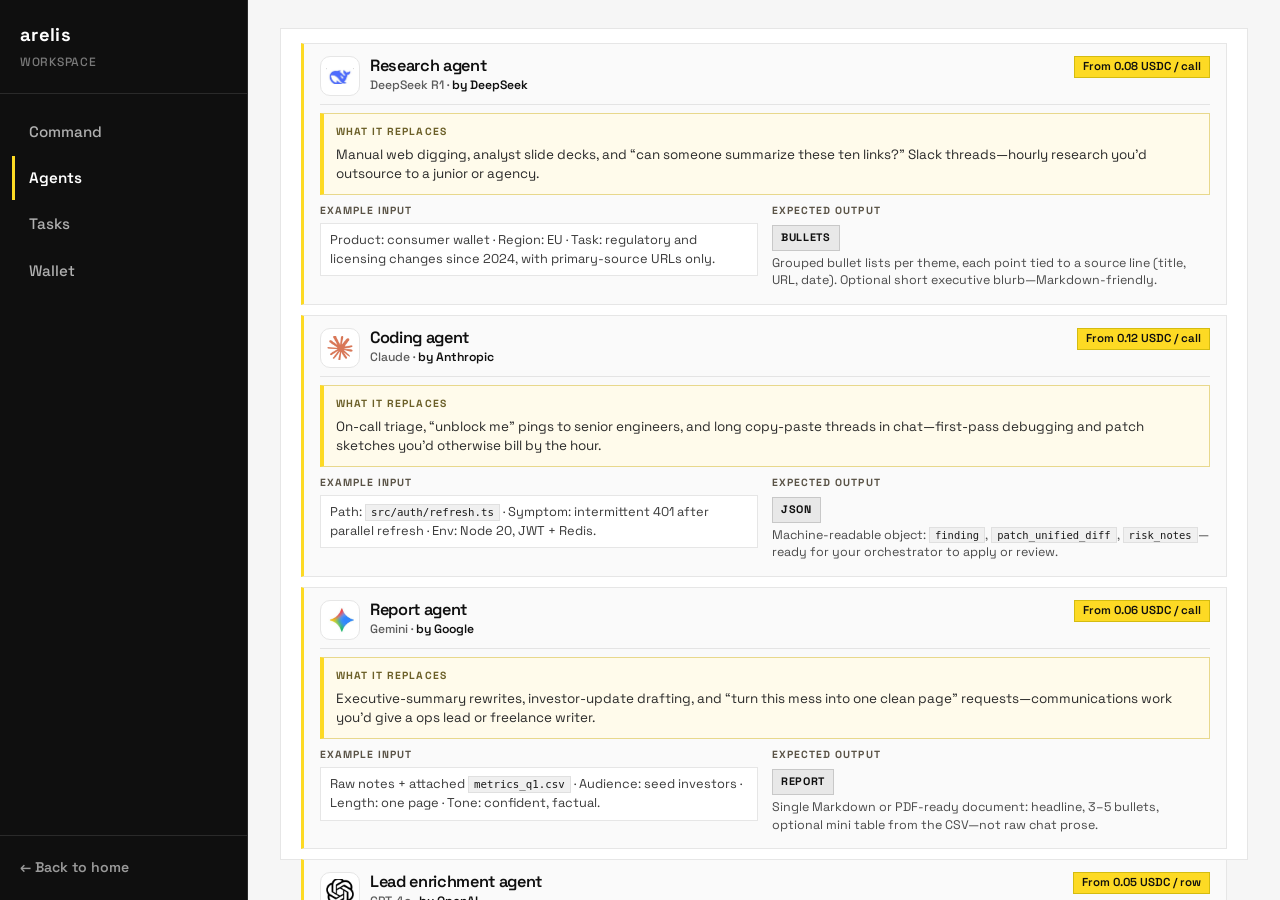
==== agents.html @ d6612157 "intial commit" ====
<!DOCTYPE html>
<html lang="en">
  <head>
    <meta charset="UTF-8" />
    <meta name="viewport" content="width=device-width, initial-scale=1.0" />
    <title>Agents | arelis</title>
    <link rel="preconnect" href="https://fonts.googleapis.com" />
    <link rel="preconnect" href="https://fonts.gstatic.com" crossorigin />
    <link
      href="https://fonts.googleapis.com/css2?family=Space+Grotesk:wght@400;500;600;700&display=swap"
      rel="stylesheet"
    />
    <link rel="stylesheet" href="styles.css" />
  </head>
  <body class="workspace-page">
    <div class="workspace-shell">
      <aside class="workspace-sidebar" aria-label="Workspace navigation">
        <div class="workspace-sidebar-brand">
          <a class="brand" href="index.html">arelis</a>
          <p class="workspace-sidebar-meta">Workspace</p>
        </div>
        <nav class="workspace-nav">
          <a class="workspace-nav-item" href="workspace.html">Command</a>
          <a class="workspace-nav-item is-active" href="agents.html" aria-current="page">Agents</a>
          <a class="workspace-nav-item" href="workspace.html#tasks">Tasks</a>
          <a class="workspace-nav-item" href="wallet.html">Wallet</a>
        </nav>
        <div class="workspace-sidebar-footer">
          <a class="workspace-home-link" href="index.html">← Back to home</a>
        </div>
      </aside>
      <main class="workspace-main">
        <div class="workspace-panel agent-page-panel">
          <div class="agent-list">
            <article class="agent-card">
              <header class="agent-card-head">
                <div class="agent-card-profile">
                  <div class="agent-card-avatar">
                    <img
                      src="assets/deepseek.png"
                      alt=""
                      width="40"
                      height="40"
                      decoding="async"
                    />
                  </div>
                  <div class="agent-card-head-text">
                    <h2 class="agent-card-title">Research agent</h2>
                    <p class="agent-card-vendor">
                      DeepSeek R1 · <span class="agent-card-by">by DeepSeek</span>
                    </p>
                  </div>
                </div>
                <span class="agent-card-price">From 0.08 USDC / call</span>
              </header>
              <section class="agent-card-block agent-card-block--replaces" aria-labelledby="agent-r1">
                <h3 class="agent-field-label" id="agent-r1">What it replaces</h3>
                <p class="agent-field-value">
                  Manual web digging, analyst slide decks, and “can someone summarize
                  these ten links?” Slack threads—hourly research you’d outsource to a
                  junior or agency.
                </p>
              </section>
              <div class="agent-card-detail-grid">
                <section class="agent-card-block" aria-labelledby="agent-r2">
                  <h3 class="agent-field-label" id="agent-r2">Example input</h3>
                  <p class="agent-field-value agent-field-input">
                    Product: consumer wallet · Region: EU · Task: regulatory and licensing
                    changes since 2024, with primary-source URLs only.
                  </p>
                </section>
                <section class="agent-card-block" aria-labelledby="agent-r3">
                  <h3 class="agent-field-label" id="agent-r3">Expected output</h3>
                  <p class="agent-output-badge">Bullets</p>
                  <p class="agent-field-hint">
                    Grouped bullet lists per theme, each point tied to a source line
                    (title, URL, date). Optional short executive blurb—Markdown-friendly.
                  </p>
                </section>
              </div>
            </article>

            <article class="agent-card">
              <header class="agent-card-head">
                <div class="agent-card-profile">
                  <div class="agent-card-avatar">
                    <img
                      src="assets/claude.png"
                      alt=""
                      width="40"
                      height="40"
                      decoding="async"
                    />
                  </div>
                  <div class="agent-card-head-text">
                    <h2 class="agent-card-title">Coding agent</h2>
                    <p class="agent-card-vendor">
                      Claude · <span class="agent-card-by">by Anthropic</span>
                    </p>
                  </div>
                </div>
                <span class="agent-card-price">From 0.12 USDC / call</span>
              </header>
              <section class="agent-card-block agent-card-block--replaces" aria-labelledby="agent-c1">
                <h3 class="agent-field-label" id="agent-c1">What it replaces</h3>
                <p class="agent-field-value">
                  On-call triage, “unblock me” pings to senior engineers, and long
                  copy-paste threads in chat—first-pass debugging and patch sketches
                  you’d otherwise bill by the hour.
                </p>
              </section>
              <div class="agent-card-detail-grid">
                <section class="agent-card-block" aria-labelledby="agent-c2">
                  <h3 class="agent-field-label" id="agent-c2">Example input</h3>
                  <p class="agent-field-value agent-field-input">
                    Path: <code class="agent-code">src/auth/refresh.ts</code> · Symptom:
                    intermittent 401 after parallel refresh · Env: Node 20, JWT + Redis.
                  </p>
                </section>
                <section class="agent-card-block" aria-labelledby="agent-c3">
                  <h3 class="agent-field-label" id="agent-c3">Expected output</h3>
                  <p class="agent-output-badge">JSON</p>
                  <p class="agent-field-hint">
                    Machine-readable object: <code class="agent-code">finding</code>,
                    <code class="agent-code">patch_unified_diff</code>,
                    <code class="agent-code">risk_notes</code>—ready for your orchestrator
                    to apply or review.
                  </p>
                </section>
              </div>
            </article>

            <article class="agent-card">
              <header class="agent-card-head">
                <div class="agent-card-profile">
                  <div class="agent-card-avatar">
                    <img
                      src="assets/gemini.png"
                      alt=""
                      width="40"
                      height="40"
                      decoding="async"
                    />
                  </div>
                  <div class="agent-card-head-text">
                    <h2 class="agent-card-title">Report agent</h2>
                    <p class="agent-card-vendor">
                      Gemini · <span class="agent-card-by">by Google</span>
                    </p>
                  </div>
                </div>
                <span class="agent-card-price">From 0.06 USDC / call</span>
              </header>
              <section class="agent-card-block agent-card-block--replaces" aria-labelledby="agent-p1">
                <h3 class="agent-field-label" id="agent-p1">What it replaces</h3>
                <p class="agent-field-value">
                  Executive-summary rewrites, investor-update drafting, and “turn this
                  mess into one clean page” requests—communications work you’d give a
                  ops lead or freelance writer.
                </p>
              </section>
              <div class="agent-card-detail-grid">
                <section class="agent-card-block" aria-labelledby="agent-p2">
                  <h3 class="agent-field-label" id="agent-p2">Example input</h3>
                  <p class="agent-field-value agent-field-input">
                    Raw notes + attached <code class="agent-code">metrics_q1.csv</code> ·
                    Audience: seed investors · Length: one page · Tone: confident, factual.
                  </p>
                </section>
                <section class="agent-card-block" aria-labelledby="agent-p3">
                  <h3 class="agent-field-label" id="agent-p3">Expected output</h3>
                  <p class="agent-output-badge">Report</p>
                  <p class="agent-field-hint">
                    Single Markdown or PDF-ready document: headline, 3–5 bullets, optional
                    mini table from the CSV—not raw chat prose.
                  </p>
                </section>
              </div>
            </article>

            <article class="agent-card">
              <header class="agent-card-head">
                <div class="agent-card-profile">
                  <div class="agent-card-avatar">
                    <img
                      src="assets/chatgpt.png"
                      alt=""
                      width="40"
                      height="40"
                      decoding="async"
                    />
                  </div>
                  <div class="agent-card-head-text">
                    <h2 class="agent-card-title">Lead enrichment agent</h2>
                    <p class="agent-card-vendor">
                      GPT-4o · <span class="agent-card-by">by OpenAI</span>
                    </p>
                  </div>
                </div>
                <span class="agent-card-price">From 0.05 USDC / row</span>
              </header>
              <section class="agent-card-block agent-card-block--replaces" aria-labelledby="agent-l1">
                <h3 class="agent-field-label" id="agent-l1">What it replaces</h3>
                <p class="agent-field-value">
                  Spreadsheet babysitting, LinkedIn tab churn, and offshore list-building
                  hours—turning bare emails into usable firmographic rows a human SDR
                  would grind through.
                </p>
              </section>
              <div class="agent-card-detail-grid">
                <section class="agent-card-block" aria-labelledby="agent-l2">
                  <h3 class="agent-field-label" id="agent-l2">Example input</h3>
                  <p class="agent-field-value agent-field-input">
                    JSON array of 40 signups:
                    <code class="agent-code"
                      >[{&quot;email&quot;:&quot;…&quot;,&quot;company&quot;:&quot;…&quot;}]</code
                    >
                    · Need: industry, employee band, HQ country.
                  </p>
                </section>
                <section class="agent-card-block" aria-labelledby="agent-l3">
                  <h3 class="agent-field-label" id="agent-l3">Expected output</h3>
                  <p class="agent-output-badge">JSON</p>
                  <p class="agent-field-hint">
                    Same-length array of objects with added fields
                    <code class="agent-code">industry</code>,
                    <code class="agent-code">employee_band</code>,
                    <code class="agent-code">hq_country</code>, plus
                    <code class="agent-code">confidence</code> per row.
                  </p>
                </section>
              </div>
            </article>
          </div>
        </div>
      </main>
    </div>
  </body>
</html>
---- styles.css ----
:root {
  --bg: #ffffff;
  --surface: #ffffff;
  --surface-alt: #f8f8f8;
  --text: #0f0f0f;
  --muted: #4a4a4a;
  --line: #e6e6e6;
  --accent: #fdda24;
  --accent-hover: #e7c70e;
  --radius: 14px;
  --shadow: 0 10px 24px rgba(15, 15, 15, 0.06);
}

* {
  box-sizing: border-box;
}

.visually-hidden {
  position: absolute;
  width: 1px;
  height: 1px;
  padding: 0;
  margin: -1px;
  overflow: hidden;
  clip: rect(0, 0, 0, 0);
  white-space: nowrap;
  border: 0;
}

.hidden {
  display: none !important;
}

body {
  margin: 0;
  font-family: "Space Grotesk", -apple-system, BlinkMacSystemFont, "Segoe UI", sans-serif;
  background: var(--bg);
  color: var(--text);
  line-height: 1.6;
}

a {
  color: inherit;
  text-decoration: none;
}

.container {
  width: min(1100px, 92%);
  margin: 0 auto;
}

.site-header {
  position: sticky;
  top: 0;
  z-index: 10;
  background: rgba(255, 255, 255, 0.94);
  backdrop-filter: blur(8px);
  border-bottom: 1px solid var(--line);
}

.header-row {
  display: grid;
  grid-template-columns: minmax(0, 1fr) auto minmax(0, 1fr);
  align-items: center;
  column-gap: 20px;
  row-gap: 10px;
  min-height: 74px;
}

.header-left {
  display: flex;
  align-items: center;
  gap: 8px 10px;
  min-width: 0;
  flex-wrap: wrap;
  justify-self: start;
}

.header-sep,
.header-powered {
  font-size: 0.82rem;
  font-weight: 500;
  color: var(--muted);
  white-space: nowrap;
}

.header-sep {
  opacity: 0.45;
  user-select: none;
}

.header-stellar-logo {
  display: block;
  height: 22px;
  width: auto;
  max-width: min(100px, 28vw);
  object-fit: contain;
  object-position: left center;
}

.brand {
  font-size: 1.15rem;
  font-weight: 700;
  letter-spacing: 0.02em;
  white-space: nowrap;
}

.nav-links {
  display: flex;
  gap: 22px;
  color: var(--muted);
  font-weight: 500;
  justify-self: center;
}

.header-cta {
  justify-self: end;
  flex-shrink: 0;
  white-space: nowrap;
}

.button {
  display: inline-flex;
  align-items: center;
  justify-content: center;
  padding: 10px 18px;
  border-radius: 999px;
  font-weight: 600;
  font-size: 0.95rem;
  border: 1px solid transparent;
  transition: 0.2s ease;
}

.button-solid {
  background: var(--accent);
  color: #0f0f10;
}

.button-solid:hover {
  background: var(--accent-hover);
}

.button-ghost {
  border-color: var(--line);
  color: var(--text);
  background: #ffffff;
}

.button-ghost:hover {
  border-color: #cfcfcf;
}

.hero {
  min-height: calc(100vh - 74px);
  display: flex;
  align-items: center;
  padding: 36px 0;
}

.hero-grid {
  display: block;
}

.hero-copy {
  max-width: 720px;
}

.eyebrow {
  display: inline-block;
  margin: 0 0 16px;
  font-size: 0.78rem;
  letter-spacing: 0.12em;
  font-weight: 700;
  color: #0f0f0f;
}

h1 {
  margin: 0 0 18px;
  font-size: clamp(2rem, 5vw, 3.25rem);
  line-height: 1.12;
  letter-spacing: -0.02em;
}

.subtitle {
  margin: 0;
  max-width: 64ch;
  color: var(--muted);
  font-size: 1.05rem;
}

.hero-actions {
  margin-top: 30px;
  display: flex;
  gap: 12px;
  flex-wrap: wrap;
}

.feature-card,
.steps li {
  background: var(--surface);
  border: 1px solid var(--line);
  border-radius: 0;
  box-shadow: none;
}

.section {
  padding: 64px 0;
}

#features.section {
  background: #f6f6f6;
  border-top: 1px solid var(--line);
  border-bottom: 1px solid var(--line);
  min-height: calc(100vh - 74px);
  display: flex;
  align-items: center;
}

h2 {
  margin: 0 0 26px;
  font-size: clamp(1.6rem, 3vw, 2.2rem);
  letter-spacing: -0.01em;
}

.feature-grid {
  display: grid;
  grid-template-columns: repeat(4, minmax(0, 1fr));
  gap: 16px;
}

.feature-card {
  background: #ffffff;
  border: 1px solid #e2e2e2;
  border-radius: 0;
  box-shadow: none;
  padding: 24px;
}

h3 {
  margin: 0 0 8px;
  font-size: 1.08rem;
  color: #111214;
}

.feature-card p,
.steps p,
.cta p {
  margin: 0;
  color: var(--muted);
}

.feature-card p {
  color: #5b616b;
}

.section-alt {
  background: #ffffff;
  border-top: 1px solid var(--line);
  border-bottom: 1px solid var(--line);
  min-height: calc(100vh - 74px);
  display: flex;
  align-items: center;
}

.steps {
  margin: 0;
  padding: 0;
  list-style: none;
  display: grid;
  grid-template-columns: 1fr;
  gap: 22px;
  border-top: 1px solid var(--line);
  padding-top: 22px;
}

.steps li {
  padding: 0 0 18px;
  background: transparent;
  border: 0;
  border-bottom: 1px solid #e6e6e6;
  border-radius: 0;
  box-shadow: none;
}

.steps li:last-child {
  padding-bottom: 0;
  border-bottom: 0;
}

.steps span {
  display: inline-flex;
  width: 30px;
  height: 30px;
  align-items: center;
  justify-content: center;
  border-radius: 4px;
  background: #0f0f0f;
  border: 1px solid #0f0f0f;
  color: #ffffff;
  font-size: 0.9rem;
  font-weight: 700;
  margin-bottom: 14px;
}

.section-alt h2 {
  color: var(--text);
}

.steps p {
  color: var(--muted);
}

/* Dark band (Stellar-style premium block) */
.section-dark {
  background: #0f0f0f;
  color: #ffffff;
  padding: 88px 0;
  border-top: 1px solid #1a1a1a;
  border-bottom: 1px solid #1a1a1a;
}

.eyebrow-dark {
  margin: 0 0 14px;
  font-size: 0.75rem;
  letter-spacing: 0.14em;
  font-weight: 600;
  color: #a8a8a8;
  text-transform: uppercase;
}

.section-dark-heading {
  margin: 0 0 44px;
  max-width: 22ch;
  font-size: clamp(1.75rem, 3.5vw, 2.5rem);
  font-weight: 600;
  line-height: 1.15;
  letter-spacing: -0.02em;
  color: #ffffff;
}

.dark-grid {
  display: grid;
  grid-template-columns: repeat(3, minmax(0, 1fr));
  gap: 20px;
}

.dark-card {
  padding: 28px 26px 32px;
  border: 1px solid #2d2d2d;
  background: transparent;
}

.dark-card-icon {
  width: 40px;
  height: 40px;
  margin-bottom: 20px;
  display: flex;
  align-items: center;
  justify-content: center;
  font-size: 1.1rem;
  color: #fdda24;
  border: 1px solid #3d3d3d;
}

.dark-card h3 {
  margin: 0 0 12px;
  font-size: 1.1rem;
  font-weight: 600;
  color: #ffffff;
}

.dark-card p {
  margin: 0 0 22px;
  font-size: 0.95rem;
  line-height: 1.65;
  color: #b8b8b8;
}

.dark-card-link {
  display: inline-flex;
  align-items: center;
  gap: 8px;
  font-weight: 600;
  font-size: 0.92rem;
  color: #fdda24;
  transition: color 0.15s ease, gap 0.15s ease;
}

.dark-card-link::before {
  content: "→";
  font-size: 1rem;
  line-height: 1;
}

.dark-card-link:hover {
  color: #ffe566;
  gap: 12px;
}

/* Full-bleed closing / footer */
.closing {
  padding: 64px 0 48px;
  background: #0f0f0f;
  color: #ffffff;
  border-top: 1px solid #1a1a1a;
}

.closing .footer-cta h2 {
  margin: 0 0 14px;
  font-size: clamp(1.6rem, 3vw, 2.2rem);
  font-weight: 600;
  letter-spacing: -0.01em;
  color: #ffffff;
}

.footer-cta {
  padding-bottom: 36px;
  margin-bottom: 36px;
  border-bottom: 1px solid #2a2a2a;
}

.footer-cta-desc {
  margin: 0 0 22px;
  max-width: 52ch;
  font-size: 1.05rem;
  line-height: 1.6;
  color: #a3a3a3;
}

.footer-body {
  display: grid;
  grid-template-columns: minmax(0, 1.05fr) minmax(0, 0.95fr);
  gap: 40px 32px;
  align-items: start;
  padding-bottom: 32px;
}

.brand-light {
  color: #ffffff;
}

.footer-tagline {
  margin: 8px 0 0;
  font-size: 0.72rem;
  letter-spacing: 0.12em;
  font-weight: 600;
  text-transform: uppercase;
  color: #8a8a8a;
}

.footer-mission {
  margin: 20px 0 0;
  max-width: 38ch;
  font-size: 0.95rem;
  line-height: 1.65;
  color: #a3a3a3;
}

.footer-nav {
  display: flex;
  flex-direction: column;
  align-items: flex-start;
  gap: 2px;
}

.footer-nav-link {
  display: inline-flex;
  align-items: center;
  gap: 8px;
  padding: 6px 0;
  font-size: 0.95rem;
  font-weight: 500;
  color: #b6b6b6;
  transition: color 0.15s ease;
}

.footer-nav-link::before {
  content: "";
  width: 5px;
  height: 5px;
  border-radius: 50%;
  background: transparent;
  flex-shrink: 0;
  opacity: 0;
  transition: opacity 0.15s ease;
}

.footer-nav-link.is-active {
  color: #ffffff;
}

.footer-nav-link.is-active::before {
  background: #fdda24;
  opacity: 1;
}

.footer-nav-link:hover {
  color: #fdda24;
}

.footer-legal {
  display: flex;
  flex-wrap: wrap;
  align-items: center;
  justify-content: space-between;
  gap: 16px;
  padding-top: 24px;
  border-top: 1px solid #2a2a2a;
}

.footer-legal > p {
  margin: 0;
  font-size: 0.9rem;
  color: #7a7a7a;
}

.footer-legal-links {
  display: flex;
  align-items: center;
  gap: 10px;
  font-size: 0.85rem;
}

.footer-legal-links a {
  color: #b5b5b5;
  transition: color 0.15s ease;
}

.footer-legal-links a:hover {
  color: #fdda24;
}

.footer-dot {
  color: #4a4a4a;
  user-select: none;
}

@media (max-width: 960px) {
  .hero-grid,
  .feature-grid,
  .steps {
    grid-template-columns: 1fr;
  }

  .nav-links {
    display: none;
  }

  .header-row {
    display: flex;
    justify-content: space-between;
    align-items: center;
    gap: 12px 16px;
    min-height: 68px;
  }

  .header-cta {
    justify-self: unset;
    margin-left: auto;
  }

  .hero {
    min-height: calc(100vh - 68px);
  }

  #features.section {
    min-height: auto;
    display: block;
  }

  .section-alt {
    min-height: calc(100vh - 68px);
  }

  .dark-grid {
    grid-template-columns: 1fr;
  }

  .footer-body {
    grid-template-columns: 1fr;
    gap: 28px;
  }

}

/* Workspace app shell */
.workspace-page {
  margin: 0;
  height: 100vh;
  overflow: hidden;
}

.workspace-shell {
  display: flex;
  flex-direction: row;
  height: 100%;
  min-height: 0;
}

.workspace-sidebar {
  width: 248px;
  flex-shrink: 0;
  align-self: stretch;
  background: #0f0f0f;
  color: #ffffff;
  border-right: 1px solid #2a2a2a;
  display: flex;
  flex-direction: column;
  padding: 20px 0 0;
  height: 100%;
  overflow: hidden;
}

.workspace-sidebar-footer {
  margin-top: auto;
  flex-shrink: 0;
  padding: 18px 20px 20px;
  border-top: 1px solid #2a2a2a;
}

.workspace-home-link {
  font-size: 0.88rem;
  font-weight: 600;
  color: #9a9a9a;
  transition: color 0.15s ease;
}

.workspace-home-link:hover {
  color: #fdda24;
}

.workspace-sidebar-brand {
  padding: 0 20px 20px;
  margin-bottom: 8px;
  border-bottom: 1px solid #2a2a2a;
}

.workspace-sidebar-brand .brand {
  color: #ffffff;
}

.workspace-sidebar-meta {
  margin: 4px 0 0;
  font-size: 0.75rem;
  font-weight: 500;
  letter-spacing: 0.06em;
  text-transform: uppercase;
  color: #7a7a7a;
}

.workspace-nav {
  display: flex;
  flex-direction: column;
  gap: 2px;
  padding: 8px 12px;
}

.workspace-nav-item {
  display: block;
  padding: 10px 14px;
  border-radius: 0;
  font-size: 0.95rem;
  font-weight: 500;
  color: #b0b0b0;
  border-left: 3px solid transparent;
  margin-left: 0;
  transition: background 0.15s ease, color 0.15s ease, border-color 0.15s ease;
}

.workspace-nav-item:hover {
  background: #1a1a1a;
  color: #ffffff;
}

.workspace-nav-item.is-active {
  background: transparent;
  color: #ffffff;
  border-left-color: #fdda24;
  font-weight: 600;
}

.workspace-main {
  flex: 1;
  min-width: 0;
  min-height: 0;
  overflow-y: auto;
  overflow-x: hidden;
  display: flex;
  flex-direction: column;
  background: #f6f6f6;
  padding: 28px 32px 40px;
}

.workspace-main--command {
  padding: 0;
}

.workspace-main-header {
  margin: 0 0 8px;
  font-size: 1.35rem;
  font-weight: 600;
  letter-spacing: -0.02em;
  color: #0f0f0f;
}

.workspace-main-hint {
  margin: 0 0 28px;
  font-size: 0.95rem;
  color: var(--muted);
  max-width: 56ch;
}

.workspace-panel {
  background: #ffffff;
  border: 1px solid var(--line);
  border-radius: 0;
  padding: 24px;
  min-height: 200px;
}

.workspace-panel-text {
  margin: 0;
  font-size: 0.95rem;
  color: var(--muted);
}

.workspace-panel--flush {
  padding: 0;
  display: flex;
  flex-direction: column;
}

.workspace-main--command .workspace-panel--flush {
  flex: 1;
  min-height: 0;
  border: none;
  border-radius: 0;
}

/* Command chat */
.command-chat {
  flex: 1;
  min-height: 0;
  display: flex;
  flex-direction: column;
  background: #fafafa;
}

.command-chat-log {
  flex: 1 1 auto;
  min-height: 0;
  overflow-y: auto;
  padding: 28px 40px 16px;
  display: flex;
  flex-direction: column;
  gap: 14px;
}

.command-msg {
  max-width: min(100%, 52rem);
  padding: 14px 16px;
}

.command-msg--assistant {
  align-self: flex-start;
  background: #ffffff;
  border: 1px solid var(--line);
}

.command-msg--user {
  align-self: flex-end;
  background: #0f0f0f;
  color: #ffffff;
}

.command-msg-role {
  display: block;
  font-size: 0.7rem;
  font-weight: 700;
  letter-spacing: 0.08em;
  text-transform: uppercase;
  color: #6b6b6b;
  margin-bottom: 6px;
}

.command-msg--user .command-msg-role {
  display: none;
}

.command-msg-body {
  margin: 0;
  font-size: 0.95rem;
  line-height: 1.55;
  color: inherit;
}

.command-msg--assistant .command-msg-body {
  color: #0f0f0f;
}

.command-chat-composer {
  flex-shrink: 0;
  margin-top: auto;
  display: flex;
  align-items: flex-end;
  gap: 10px;
  padding: 24px 40px 28px;
  background: #ffffff;
  border-top: 1px solid var(--line);
  box-shadow: 0 -6px 24px rgba(15, 15, 15, 0.04);
}

.command-input {
  flex: 1;
  min-width: 0;
  min-height: 44px;
  max-height: 120px;
  padding: 11px 14px;
  font-family: inherit;
  font-size: 0.95rem;
  line-height: 1.45;
  color: #0f0f0f;
  background: #f6f6f6;
  border: 1px solid var(--line);
  border-radius: 0;
  resize: none;
}

.command-input::placeholder {
  color: #8a8a8a;
}

.command-input:focus {
  outline: none;
  border-color: #b8b8b8;
  background: #ffffff;
  box-shadow: 0 0 0 2px #fdda24;
}

.command-icon-btn {
  flex-shrink: 0;
  display: flex;
  align-items: center;
  justify-content: center;
  width: 44px;
  height: 44px;
  padding: 0;
  color: #3a3a3a;
  background: #f6f6f6;
  border: 1px solid var(--line);
  cursor: pointer;
  transition: background 0.15s ease, color 0.15s ease, border-color 0.15s ease;
}

.command-icon-btn:hover {
  background: #ebebeb;
  color: #0f0f0f;
}

.command-icon-btn:focus-visible {
  outline: 2px solid #fdda24;
  outline-offset: 1px;
}

.command-icon-btn.is-listening {
  background: #fff9e0;
  border-color: #fdda24;
  color: #0f0f0f;
}

.command-send-btn {
  flex-shrink: 0;
  display: flex;
  align-items: center;
  justify-content: center;
  width: 44px;
  height: 44px;
  padding: 0;
  color: #0f0f0f;
  background: #fdda24;
  border: 1px solid #d4bc10;
  cursor: pointer;
  transition: background 0.15s ease;
}

.command-send-btn:hover {
  background: #e7c70e;
}

.command-send-btn:focus-visible {
  outline: 2px solid #0f0f0f;
  outline-offset: 1px;
}

/* Wallet page */
.wallet-two-col {
  display: grid;
  grid-template-columns: 1fr 1fr;
  gap: 28px;
  align-items: start;
}

.wallet-col-left {
  display: flex;
  flex-direction: column;
  gap: 14px;
}

/* Main wallet card — tinted surface */
.wallet-surface-card {
  background: #ebe8df;
  border: 1px solid #d4cfc4;
  padding: 22px 24px 20px;
  box-shadow: 0 1px 0 rgba(255, 255, 255, 0.7) inset;
}

.wallet-card-top {
  display: flex;
  align-items: flex-start;
  justify-content: space-between;
  gap: 12px;
  margin-bottom: 18px;
}

.wallet-card-kicker {
  margin: 0;
  font-size: 0.72rem;
  font-weight: 700;
  letter-spacing: 0.11em;
  text-transform: uppercase;
  color: #5c574c;
}

.wallet-network-pill {
  margin: 6px 0 0;
  font-size: 0.75rem;
  font-weight: 500;
  color: #6f6a60;
}

.wallet-reveal-btn {
  flex-shrink: 0;
  display: flex;
  align-items: center;
  justify-content: center;
  width: 40px;
  height: 40px;
  padding: 0;
  border: 1px solid #c9c3b6;
  border-radius: 0;
  background: rgba(255, 255, 255, 0.55);
  color: #3a3833;
  cursor: pointer;
  transition: background 0.15s ease, border-color 0.15s ease, color 0.15s ease;
}

.wallet-reveal-btn:hover {
  background: #ffffff;
  border-color: #b0a996;
  color: #0f0f0f;
}

.wallet-reveal-btn:focus-visible {
  outline: 2px solid #fdda24;
  outline-offset: 2px;
}

.wallet-balance-primary {
  margin: 0;
  font-size: clamp(1.75rem, 4vw, 2.35rem);
  font-weight: 600;
  letter-spacing: -0.03em;
  line-height: 1.15;
  color: #0f0f0f;
}

.wallet-balance-xlm {
  margin: 8px 0 0;
  font-size: 0.82rem;
  font-weight: 500;
  letter-spacing: 0.02em;
  color: #6e695e;
}

.wallet-pubkey-block {
  margin-top: 22px;
  padding-top: 18px;
  border-top: 1px solid #d4cfc4;
}

.wallet-pubkey-label {
  margin: 0 0 8px;
  font-size: 0.72rem;
  font-weight: 600;
  letter-spacing: 0.08em;
  text-transform: uppercase;
  color: #5c574c;
}

.wallet-pubkey-row {
  display: flex;
  align-items: center;
  gap: 10px;
  flex-wrap: wrap;
}

.wallet-pubkey {
  flex: 1;
  min-width: 0;
  margin: 0;
  padding: 10px 12px;
  font-family: "Space Grotesk", ui-monospace, monospace;
  font-size: 0.82rem;
  font-weight: 500;
  color: #2a2823;
  background: rgba(255, 255, 255, 0.65);
  border: 1px solid #c9c3b6;
  word-break: break-all;
}

.wallet-copy-btn {
  flex-shrink: 0;
  padding: 10px 16px;
  font-family: inherit;
  font-size: 0.82rem;
  font-weight: 600;
  color: #0f0f0f;
  background: #fdda24;
  border: 1px solid #d4bc10;
  cursor: pointer;
  transition: background 0.15s ease;
}

.wallet-copy-btn:hover {
  background: #e7c70e;
}

.wallet-copy-btn:focus-visible {
  outline: 2px solid #0f0f0f;
  outline-offset: 2px;
}

.wallet-topup-block {
  background: #ffffff;
  border: 1px solid var(--line);
  padding: 22px 24px;
}

.wallet-topup-block--inline {
  margin-top: 4px;
}

.wallet-topup-block h2 {
  margin: 0 0 12px;
  font-size: 1rem;
  font-weight: 600;
  color: #0f0f0f;
}

.wallet-topup-row {
  display: flex;
  flex-wrap: wrap;
  align-items: center;
  gap: 12px;
}

.wallet-input {
  padding: 10px 14px;
  font-family: inherit;
  font-size: 0.95rem;
  border: 1px solid var(--line);
  border-radius: 0;
  min-width: 140px;
  color: #0f0f0f;
  background: #fff;
}

.wallet-input:focus {
  outline: 2px solid #fdda24;
  outline-offset: 1px;
}

.wallet-select {
  padding: 10px 14px;
  font-family: inherit;
  font-size: 0.95rem;
  border: 1px solid var(--line);
  border-radius: 0;
  background: #fff;
  color: #0f0f0f;
  cursor: pointer;
}

.wallet-tx-block {
  background: #ffffff;
  border: 1px solid var(--line);
  padding: 22px 24px;
  min-height: 100%;
}

.wallet-tx-block h2 {
  margin: 0 0 16px;
  font-size: 1rem;
  font-weight: 600;
  color: #0f0f0f;
}

.wallet-usage-table--simple th:last-child,
.wallet-usage-table--simple td:last-child {
  text-align: right;
  padding-right: 0;
}

.wallet-amount--in {
  color: #0f7a32;
  font-weight: 600;
}

.wallet-amount--out {
  color: #cc5500;
  font-weight: 600;
}

.wallet-usage-table-wrap {
  overflow-x: auto;
}

.wallet-usage-table {
  width: 100%;
  border-collapse: collapse;
  font-size: 0.9rem;
}

.wallet-usage-table th {
  text-align: left;
  padding: 10px 12px 10px 0;
  border-bottom: 1px solid var(--line);
  font-weight: 600;
  color: #0f0f0f;
}

.wallet-usage-table td {
  padding: 12px 12px 12px 0;
  border-bottom: 1px solid #f0f0f0;
  color: var(--muted);
}

.wallet-usage-table td.wallet-amount {
  white-space: nowrap;
}

/* Tasks panel (workspace) */
.tasks-panel-inner {
  display: flex;
  flex-direction: column;
  gap: 14px;
}

.task-table-note {
  margin: 0;
  max-width: 65ch;
  font-size: 0.88rem;
  line-height: 1.5;
  color: var(--muted);
}

.task-table-scroll {
  overflow-x: auto;
  margin: 0 -4px;
  padding: 0 4px;
}

.task-table {
  width: 100%;
  border-collapse: collapse;
  font-size: 0.9rem;
}

.task-table th {
  text-align: left;
  padding: 10px 12px 10px 0;
  border-bottom: 1px solid var(--line);
  font-weight: 600;
  color: #0f0f0f;
  vertical-align: bottom;
}

.task-table th.task-th-spend {
  text-align: right;
  padding-left: 16px;
  padding-right: 0;
}

.task-table td {
  padding: 14px 12px 14px 0;
  border-bottom: 1px solid #f0f0f0;
  vertical-align: top;
  color: var(--muted);
}

.task-table td:first-child {
  font-weight: 500;
  color: #0f0f0f;
}

.task-table td:nth-child(2) {
  color: #5b5b5b;
  font-size: 0.88rem;
}

.task-table td:nth-child(3) {
  vertical-align: middle;
}

.task-source {
  font-size: 0.86rem;
  color: #5b5b5b;
  white-space: nowrap;
}

.task-status {
  display: inline-block;
  padding: 3px 8px;
  font-size: 0.72rem;
  font-weight: 700;
  letter-spacing: 0.04em;
  text-transform: uppercase;
  border: 1px solid var(--line);
  background: #fafafa;
  color: #3a3a3a;
}

.task-status--done {
  border-color: #c5ddc5;
  background: #f4faf4;
  color: #1a5c2e;
}

.task-status--run {
  border-color: #e0d4a8;
  background: #fffbeb;
  color: #7a5f12;
}

.task-status--queued {
  border-color: #c9c9c9;
  background: #f5f5f5;
  color: #555;
}

.task-status--fail {
  border-color: #e8b4b4;
  background: #fdf5f5;
  color: #8b2525;
}

.task-spend {
  text-align: right;
  white-space: nowrap;
  font-weight: 600;
  color: #0f0f0f;
  padding-left: 16px;
  padding-right: 0;
  vertical-align: middle;
}

.task-spend--free {
  color: #5a5a5a;
  font-weight: 500;
}

.task-spend--pending {
  color: #888;
  font-weight: 500;
}

/* Agents marketplace page */
.agent-page-panel {
  padding: 14px 20px 20px;
}

.agent-list {
  display: flex;
  flex-direction: column;
  gap: 10px;
}

.agent-card {
  padding: 12px 16px 14px;
  background: #fafafa;
  border: 1px solid var(--line);
  border-left: 3px solid #fdda24;
}

.agent-card-head {
  display: flex;
  flex-wrap: wrap;
  align-items: flex-start;
  justify-content: space-between;
  gap: 8px 12px;
  margin-bottom: 8px;
  padding-bottom: 8px;
  border-bottom: 1px solid #e4e4e4;
}

.agent-card-profile {
  display: flex;
  align-items: flex-start;
  gap: 10px;
  flex: 1;
  min-width: 0;
}

.agent-card-avatar {
  flex-shrink: 0;
  width: 40px;
  height: 40px;
  border-radius: 10px;
  display: flex;
  align-items: center;
  justify-content: center;
  background: #ffffff;
  border: 1px solid #e6e6e6;
  overflow: hidden;
  box-sizing: border-box;
  padding: 5px;
}

.agent-card-avatar img {
  display: block;
  width: 100%;
  height: 100%;
  object-fit: contain;
}

.agent-card-head-text {
  min-width: 0;
}

.agent-card-title {
  margin: 0;
  font-size: 1.02rem;
  font-weight: 600;
  letter-spacing: -0.02em;
  color: #0f0f0f;
  line-height: 1.2;
}

.agent-card-vendor {
  margin: 2px 0 0;
  font-size: 0.76rem;
  line-height: 1.3;
  font-weight: 500;
  color: #5b5b5b;
}

.agent-card-by {
  font-weight: 600;
  color: #0f0f0f;
}

.agent-card-price {
  font-size: 0.72rem;
  font-weight: 600;
  color: #0f0f0f;
  background: #fdda24;
  padding: 3px 8px;
  border: 1px solid #d4bc10;
  white-space: nowrap;
  line-height: 1.2;
}

.agent-card-block {
  margin-top: 10px;
}

.agent-card-block:first-of-type {
  margin-top: 0;
}

.agent-card-block--replaces {
  margin-top: 0;
  padding: 10px 12px;
  background: #fffbeb;
  border: 1px solid #e8d88c;
  border-left: 4px solid #fdda24;
}

.agent-card-detail-grid {
  display: grid;
  grid-template-columns: 1fr 1fr;
  gap: 8px 14px;
  margin-top: 8px;
  align-items: start;
}

.agent-card-detail-grid .agent-card-block {
  margin-top: 0;
}

.agent-field-label {
  margin: 0 0 4px;
  font-size: 0.65rem;
  font-weight: 700;
  letter-spacing: 0.1em;
  text-transform: uppercase;
  color: #5a5346;
}

.agent-card-block--replaces .agent-field-label {
  color: #6b5f28;
}

.agent-field-value {
  margin: 0;
  font-size: 0.84rem;
  line-height: 1.45;
  color: #2a2a2a;
}

.agent-card-block:not(.agent-card-block--replaces) .agent-field-value {
  color: #3a3a3a;
}

.agent-field-input {
  padding: 7px 9px;
  background: #ffffff;
  border: 1px solid var(--line);
  font-size: 0.8rem;
  line-height: 1.45;
  color: #0f0f0f;
}

.agent-code {
  font-family: ui-monospace, "Cascadia Code", "Segoe UI Mono", monospace;
  font-size: 0.84em;
  font-weight: 500;
  color: #1a1a1a;
  background: #f0f0f0;
  padding: 1px 5px;
  border: 1px solid #e0e0e0;
}

.agent-output-badge {
  display: inline-block;
  margin: 0 0 4px;
  padding: 3px 8px;
  font-size: 0.68rem;
  font-weight: 700;
  letter-spacing: 0.06em;
  text-transform: uppercase;
  color: #0f0f0f;
  background: #e8e8e8;
  border: 1px solid #c8c8c8;
}

.agent-field-hint {
  margin: 0;
  font-size: 0.78rem;
  line-height: 1.42;
  color: var(--muted);
}

@media (max-width: 760px) {
  .agent-card-detail-grid {
    grid-template-columns: 1fr;
    gap: 8px;
  }
}

@media (max-width: 640px) {
  .agent-page-panel {
    padding: 12px 14px 16px;
  }

  .agent-card {
    padding: 10px 12px 12px;
  }

  .wallet-two-col {
    grid-template-columns: 1fr;
  }
}

@media (max-width: 960px) {
  .workspace-page {
    height: 100vh;
    overflow: hidden;
  }

  .workspace-shell {
    flex-direction: column;
    height: 100%;
    min-height: 0;
  }

  .workspace-sidebar {
    width: 100%;
    height: auto;
    min-height: 0;
    overflow: visible;
    border-right: none;
    border-bottom: 1px solid #2a2a2a;
    padding: 16px 0 0;
  }

  .workspace-sidebar-footer {
    padding: 14px 16px 16px;
  }

  .workspace-nav {
    flex-direction: row;
    flex-wrap: wrap;
    padding: 8px 12px 12px;
  }

  .workspace-nav-item {
    flex: 1 1 auto;
    text-align: center;
    min-width: 100px;
    border-left: none;
    border-bottom: 3px solid transparent;
    padding: 10px 12px 12px;
  }

  .workspace-nav-item.is-active {
    border-left-color: transparent;
    border-bottom-color: #fdda24;
  }

  .workspace-main--command .command-chat-log,
  .workspace-main--command .command-chat-composer {
    padding-left: 18px;
    padding-right: 18px;
  }
}
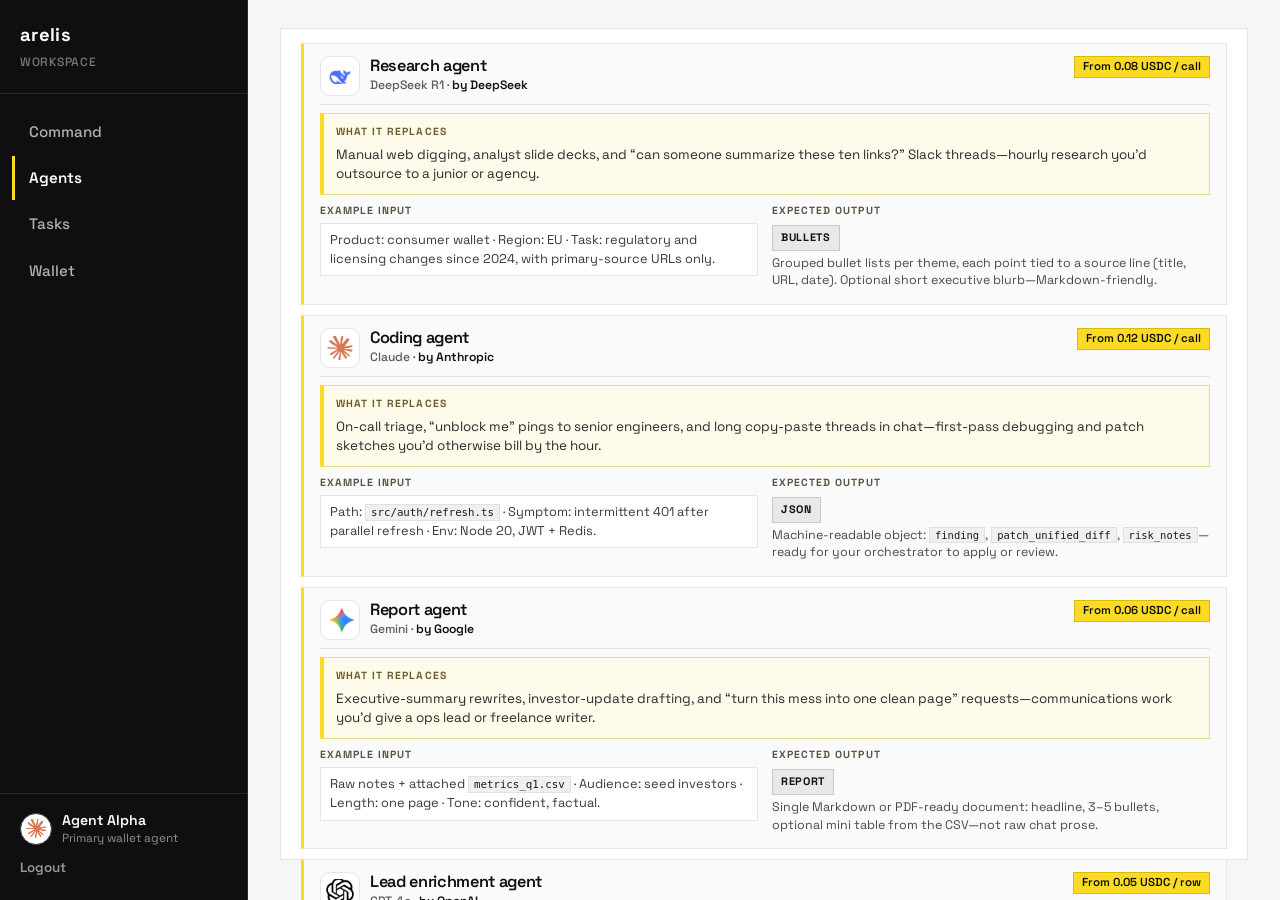
==== commit 962b22b5: "refactored pages 2" ====
--- a/agents.html
+++ b/agents.html
@@ -26,7 +26,20 @@
           <a class="workspace-nav-item" href="wallet.html">Wallet</a>
         </nav>
         <div class="workspace-sidebar-footer">
-          <a class="workspace-home-link" href="index.html">← Back to home</a>
+          <div class="workspace-agent-profile">
+            <img
+              src="assets/claude.png"
+              alt="Agent profile picture"
+              class="workspace-agent-avatar"
+              width="32"
+              height="32"
+            />
+            <div class="workspace-agent-meta">
+              <p class="workspace-agent-name">Agent Alpha</p>
+              <p class="workspace-agent-role">Primary wallet agent</p>
+            </div>
+          </div>
+          <a class="workspace-logout-link" href="index.html">Logout</a>
         </div>
       </aside>
       <main class="workspace-main">
--- a/styles.css
+++ b/styles.css
@@ -158,7 +158,10 @@
 }
 
 .hero-grid {
-  display: block;
+  display: grid;
+  grid-template-columns: minmax(0, 1.05fr) minmax(280px, 0.95fr);
+  align-items: center;
+  gap: 30px;
 }
 
 .hero-copy {
@@ -193,6 +196,17 @@
   display: flex;
   gap: 12px;
   flex-wrap: wrap;
+}
+
+.hero-visual {
+  display: flex;
+  justify-content: flex-end;
+}
+
+.hero-visual-img {
+  display: block;
+  width: min(100%, 440px);
+  height: auto;
 }
 
 .feature-card,
@@ -563,6 +577,14 @@
     min-height: calc(100vh - 68px);
   }
 
+  .hero-visual {
+    justify-content: center;
+  }
+
+  .hero-visual-img {
+    width: min(100%, 380px);
+  }
+
   #features.section {
     min-height: auto;
     display: block;
@@ -616,6 +638,54 @@
   flex-shrink: 0;
   padding: 18px 20px 20px;
   border-top: 1px solid #2a2a2a;
+}
+
+.workspace-agent-profile {
+  display: flex;
+  align-items: center;
+  gap: 10px;
+}
+
+.workspace-agent-avatar {
+  width: 32px;
+  height: 32px;
+  border-radius: 50%;
+  border: 1px solid #3b3b3b;
+  background: #ffffff;
+  object-fit: contain;
+  padding: 4px;
+}
+
+.workspace-agent-meta {
+  min-width: 0;
+}
+
+.workspace-agent-name {
+  margin: 0;
+  font-size: 0.88rem;
+  font-weight: 600;
+  color: #ffffff;
+  line-height: 1.2;
+}
+
+.workspace-agent-role {
+  margin: 2px 0 0;
+  font-size: 0.74rem;
+  color: #8f8f8f;
+  line-height: 1.2;
+}
+
+.workspace-logout-link {
+  display: inline-block;
+  margin-top: 12px;
+  font-size: 0.84rem;
+  font-weight: 600;
+  color: #9a9a9a;
+  transition: color 0.15s ease;
+}
+
+.workspace-logout-link:hover {
+  color: #fdda24;
 }
 
 .workspace-home-link {
@@ -1091,6 +1161,13 @@
   cursor: pointer;
 }
 
+.wallet-add-funds-btn {
+  border-radius: 0;
+  padding: 10px 16px;
+  font-size: 0.82rem;
+  font-weight: 600;
+}
+
 .wallet-tx-block {
   background: #ffffff;
   border: 1px solid var(--line);
@@ -1111,12 +1188,12 @@
   padding-right: 0;
 }
 
-.wallet-amount--in {
+.wallet-usage-table td.wallet-amount--in {
   color: #0f7a32;
   font-weight: 600;
 }
 
-.wallet-amount--out {
+.wallet-usage-table td.wallet-amount--out {
   color: #cc5500;
   font-weight: 600;
 }
@@ -1333,6 +1410,13 @@
   object-fit: contain;
 }
 
+.agent-card-avatar--placeholder {
+  font-size: 0.8rem;
+  font-weight: 700;
+  color: #4a4a4a;
+  background: #f3f3f3;
+}
+
 .agent-card-head-text {
   min-width: 0;
 }
@@ -1359,6 +1443,13 @@
   color: #0f0f0f;
 }
 
+.agent-card-actions {
+  display: flex;
+  align-items: center;
+  gap: 8px;
+  justify-self: end;
+}
+
 .agent-card-price {
   font-size: 0.72rem;
   font-weight: 600;
@@ -1368,6 +1459,21 @@
   border: 1px solid #d4bc10;
   white-space: nowrap;
   line-height: 1.2;
+}
+
+.agent-connect-btn {
+  border: 1px solid #d4bc10;
+  background: #fdda24;
+  color: #0f0f0f;
+  padding: 4px 10px;
+  font-size: 0.72rem;
+  font-weight: 700;
+  letter-spacing: 0.02em;
+  cursor: pointer;
+}
+
+.agent-connect-btn:hover {
+  background: #efcf17;
 }
 
 .agent-card-block {
@@ -1508,6 +1614,10 @@
     padding: 14px 16px 16px;
   }
 
+  .workspace-agent-role {
+    display: none;
+  }
+
   .workspace-nav {
     flex-direction: row;
     flex-wrap: wrap;
